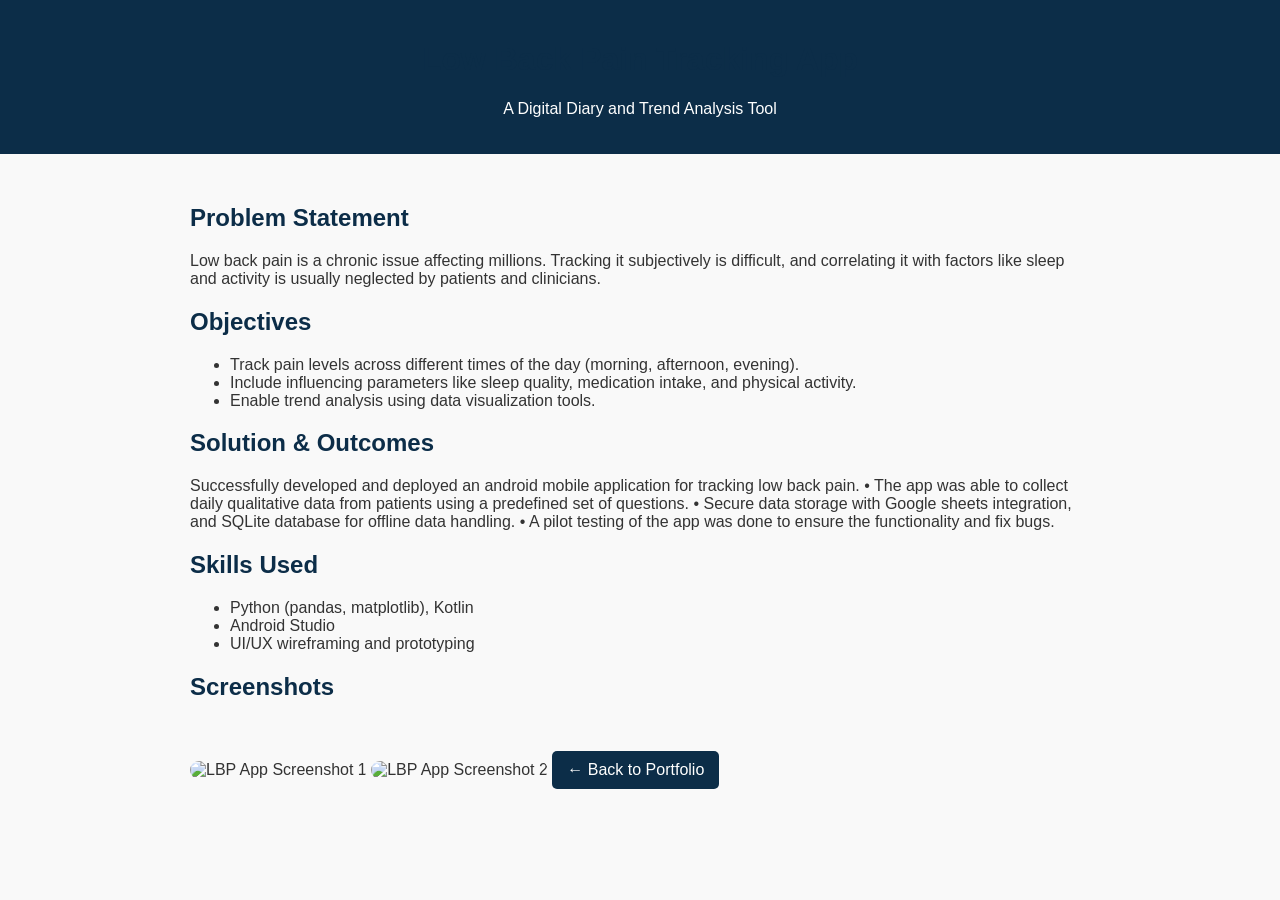
==== lbp_app.html @ a3782968 "Create lbp_app.html lbp app page" ====
<!DOCTYPE html>
<html lang="en">
<head>
  <meta charset="UTF-8" />
  <meta name="viewport" content="width=device-width, initial-scale=1.0"/>
  <title>Low Back Pain App | Rohan Singh</title>
  <style>
    body {
      font-family: 'Segoe UI', sans-serif;
      margin: 0;
      padding: 0;
      background: #f9f9f9;
      color: #333;
    }
    header {
      background: #0c2d48;
      color: white;
      padding: 20px;
      text-align: center;
    }
    section {
      padding: 30px;
      max-width: 900px;
      margin: auto;
    }
    h1, h2 {
      color: #0c2d48;
    }
    img {
      max-width: 100%;
      height: auto;
      border-radius: 10px;
      margin: 10px 0;
    }
    iframe {
      width: 100%;
      height: 600px;
      border: none;
      margin-top: 20px;
    }
    .back-link {
      display: inline-block;
      margin-top: 30px;
      padding: 10px 15px;
      background: #0c2d48;
      color: white;
      text-decoration: none;
      border-radius: 5px;
    }
  </style>
</head>
<body>

<header>
  <h1>Low Back Pain Tracking App</h1>
  <p>A Digital Diary and Trend Analysis Tool</p>
</header>

<section>
  <h2>Problem Statement</h2>
  <p>Low back pain is a chronic issue affecting millions. Tracking it subjectively is difficult, and correlating it with factors like sleep and activity is usually neglected by patients and clinicians.</p>

  <h2>Objectives</h2>
  <ul>
    <li>Track pain levels across different times of the day (morning, afternoon, evening).</li>
    <li>Include influencing parameters like sleep quality, medication intake, and physical activity.</li>
    <li> Enable trend analysis using data visualization tools.</li>
  </ul>

  <h2>Solution & Outcomes</h2>
  <p>Successfully developed and deployed an android mobile application for tracking low back pain.
• The app was able to collect daily qualitative data from patients using a predefined set of
questions.
• Secure data storage with Google sheets integration, and SQLite database
for offline data handling.
• A pilot testing of the app was done to ensure the functionality and fix bugs.<p>

  <h2>Skills Used</h2>
  <ul>
    <li>Python (pandas, matplotlib), Kotlin</li>
    <li>Android Studio</li>
    <li>UI/UX wireframing and prototyping</li>
  </ul>

  <h2>Screenshots</h2>
  <img src="https://github.com/Rxrohans/Rxrohans.github.io/blob/main/Screenshot%202025-04-08%20005636.png" alt="LBP App Screenshot 1">
  <img src="https://github.com/Rxrohans/Rxrohans.github.io/blob/main/Screenshot%202025-04-08%20005649.png" alt="LBP App Screenshot 2">
  

  <a class="back-link" href="../index.html">← Back to Portfolio</a>
</section>

</body>
</html>
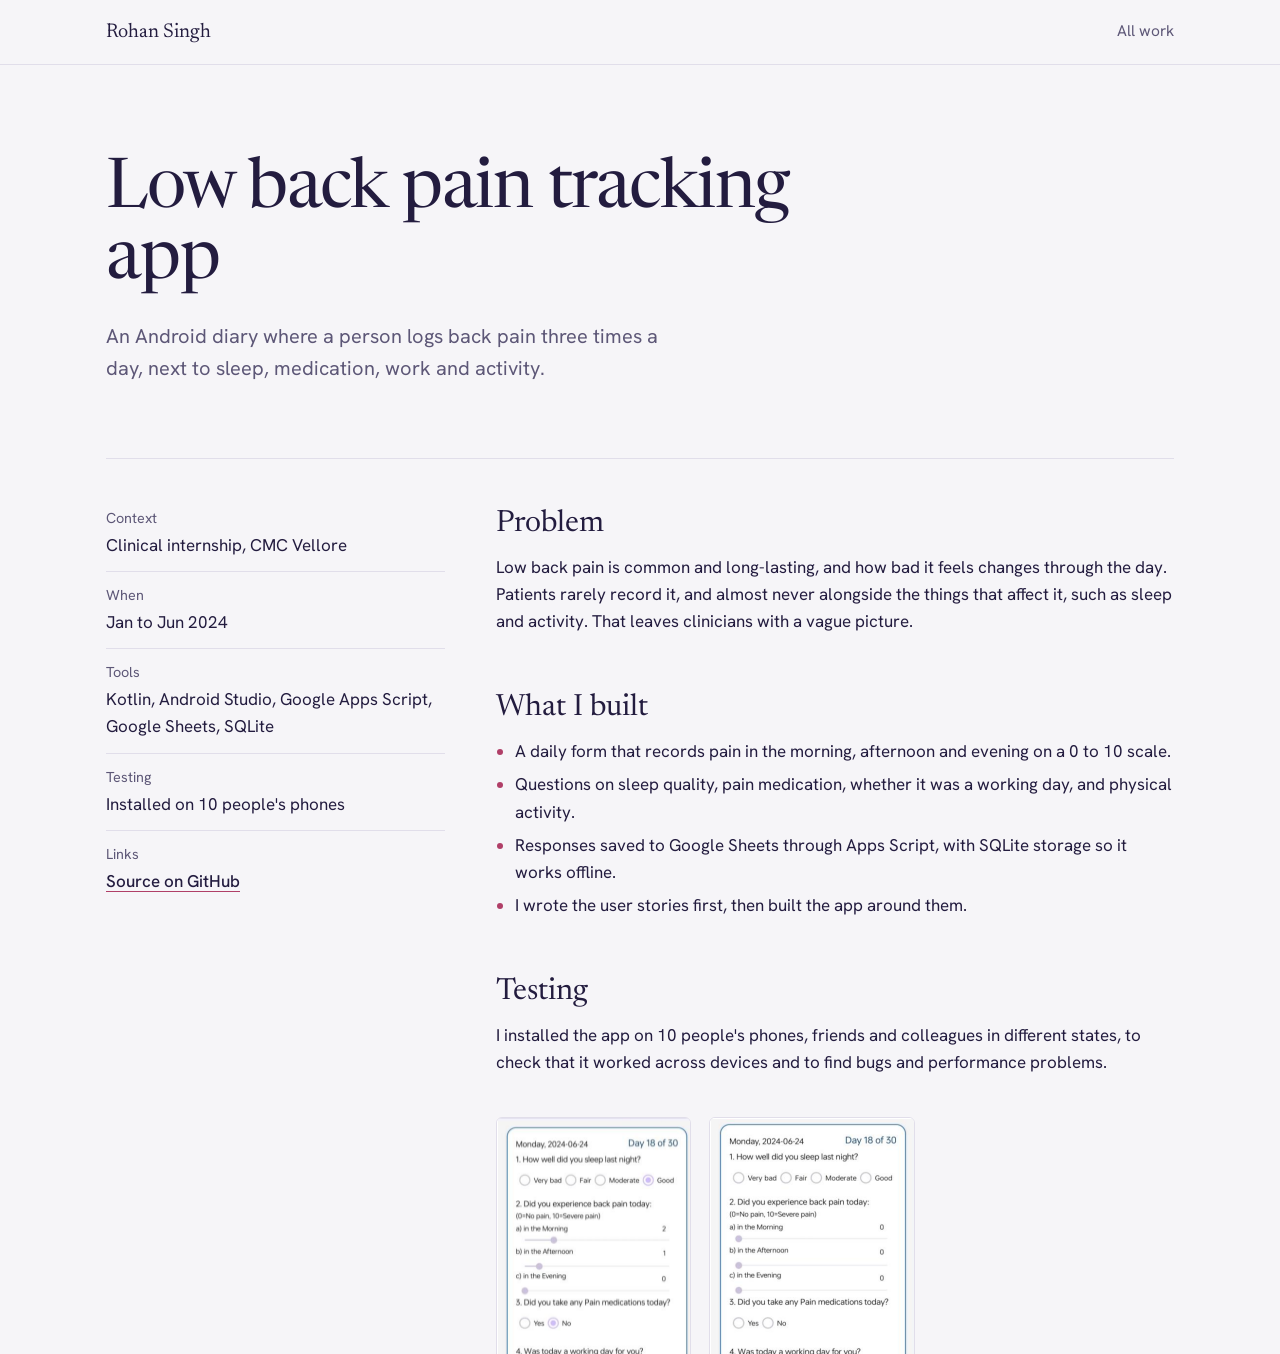
==== commit f7979d43: "Portfolio redesign: about section, new layout, project updates" ====
--- a/lbp_app.html
+++ b/lbp_app.html
@@ -1,94 +1,10 @@
 <!DOCTYPE html>
 <html lang="en">
 <head>
-  <meta charset="UTF-8" />
-  <meta name="viewport" content="width=device-width, initial-scale=1.0"/>
-  <title>Low Back Pain App | Rohan Singh</title>
-  <style>
-    body {
-      font-family: 'Segoe UI', sans-serif;
-      margin: 0;
-      padding: 0;
-      background: #f9f9f9;
-      color: #333;
-    }
-    header {
-      background: #0c2d48;
-      color: white;
-      padding: 20px;
-      text-align: center;
-    }
-    section {
-      padding: 30px;
-      max-width: 900px;
-      margin: auto;
-    }
-    h1, h2 {
-      color: #0c2d48;
-    }
-    img {
-      max-width: 100%;
-      height: auto;
-      border-radius: 10px;
-      margin: 10px 0;
-    }
-    iframe {
-      width: 100%;
-      height: 600px;
-      border: none;
-      margin-top: 20px;
-    }
-    .back-link {
-      display: inline-block;
-      margin-top: 30px;
-      padding: 10px 15px;
-      background: #0c2d48;
-      color: white;
-      text-decoration: none;
-      border-radius: 5px;
-    }
-  </style>
+  <meta charset="UTF-8">
+  <title>Low back pain tracking app | Rohan Singh</title>
+  <meta http-equiv="refresh" content="0; url=Assets/app_project.html">
+  <link rel="canonical" href="https://rxrohans.github.io/Assets/app_project.html">
 </head>
-<body>
-
-<header>
-  <h1>Low Back Pain Tracking App</h1>
-  <p>A Digital Diary and Trend Analysis Tool</p>
-</header>
-
-<section>
-  <h2>Problem Statement</h2>
-  <p>Low back pain is a chronic issue affecting millions. Tracking it subjectively is difficult, and correlating it with factors like sleep and activity is usually neglected by patients and clinicians.</p>
-
-  <h2>Objectives</h2>
-  <ul>
-    <li>Track pain levels across different times of the day (morning, afternoon, evening).</li>
-    <li>Include influencing parameters like sleep quality, medication intake, and physical activity.</li>
-    <li> Enable trend analysis using data visualization tools.</li>
-  </ul>
-
-  <h2>Solution & Outcomes</h2>
-  <p>Successfully developed and deployed an android mobile application for tracking low back pain.
-• The app was able to collect daily qualitative data from patients using a predefined set of
-questions.
-• Secure data storage with Google sheets integration, and SQLite database
-for offline data handling.
-• A pilot testing of the app was done to ensure the functionality and fix bugs.<p>
-
-  <h2>Skills Used</h2>
-  <ul>
-    <li>Python (pandas, matplotlib), Kotlin</li>
-    <li>Android Studio</li>
-    <li>UI/UX wireframing and prototyping</li>
-  </ul>
-
-  <h2>Screenshots</h2>
-  <img src="https://github.com/Rxrohans/Rxrohans.github.io/blob/main/Screenshot%202025-04-08%20005636.png" alt="LBP App Screenshot 1">
-  <img src="https://github.com/Rxrohans/Rxrohans.github.io/blob/main/Screenshot%202025-04-08%20005649.png" alt="LBP App Screenshot 2">
-  
-
-  <a class="back-link" href="../index.html">← Back to Portfolio</a>
-</section>
-
-</body>
+<body><p><a href="Assets/app_project.html">Open the low back pain app page</a></p></body>
 </html>
